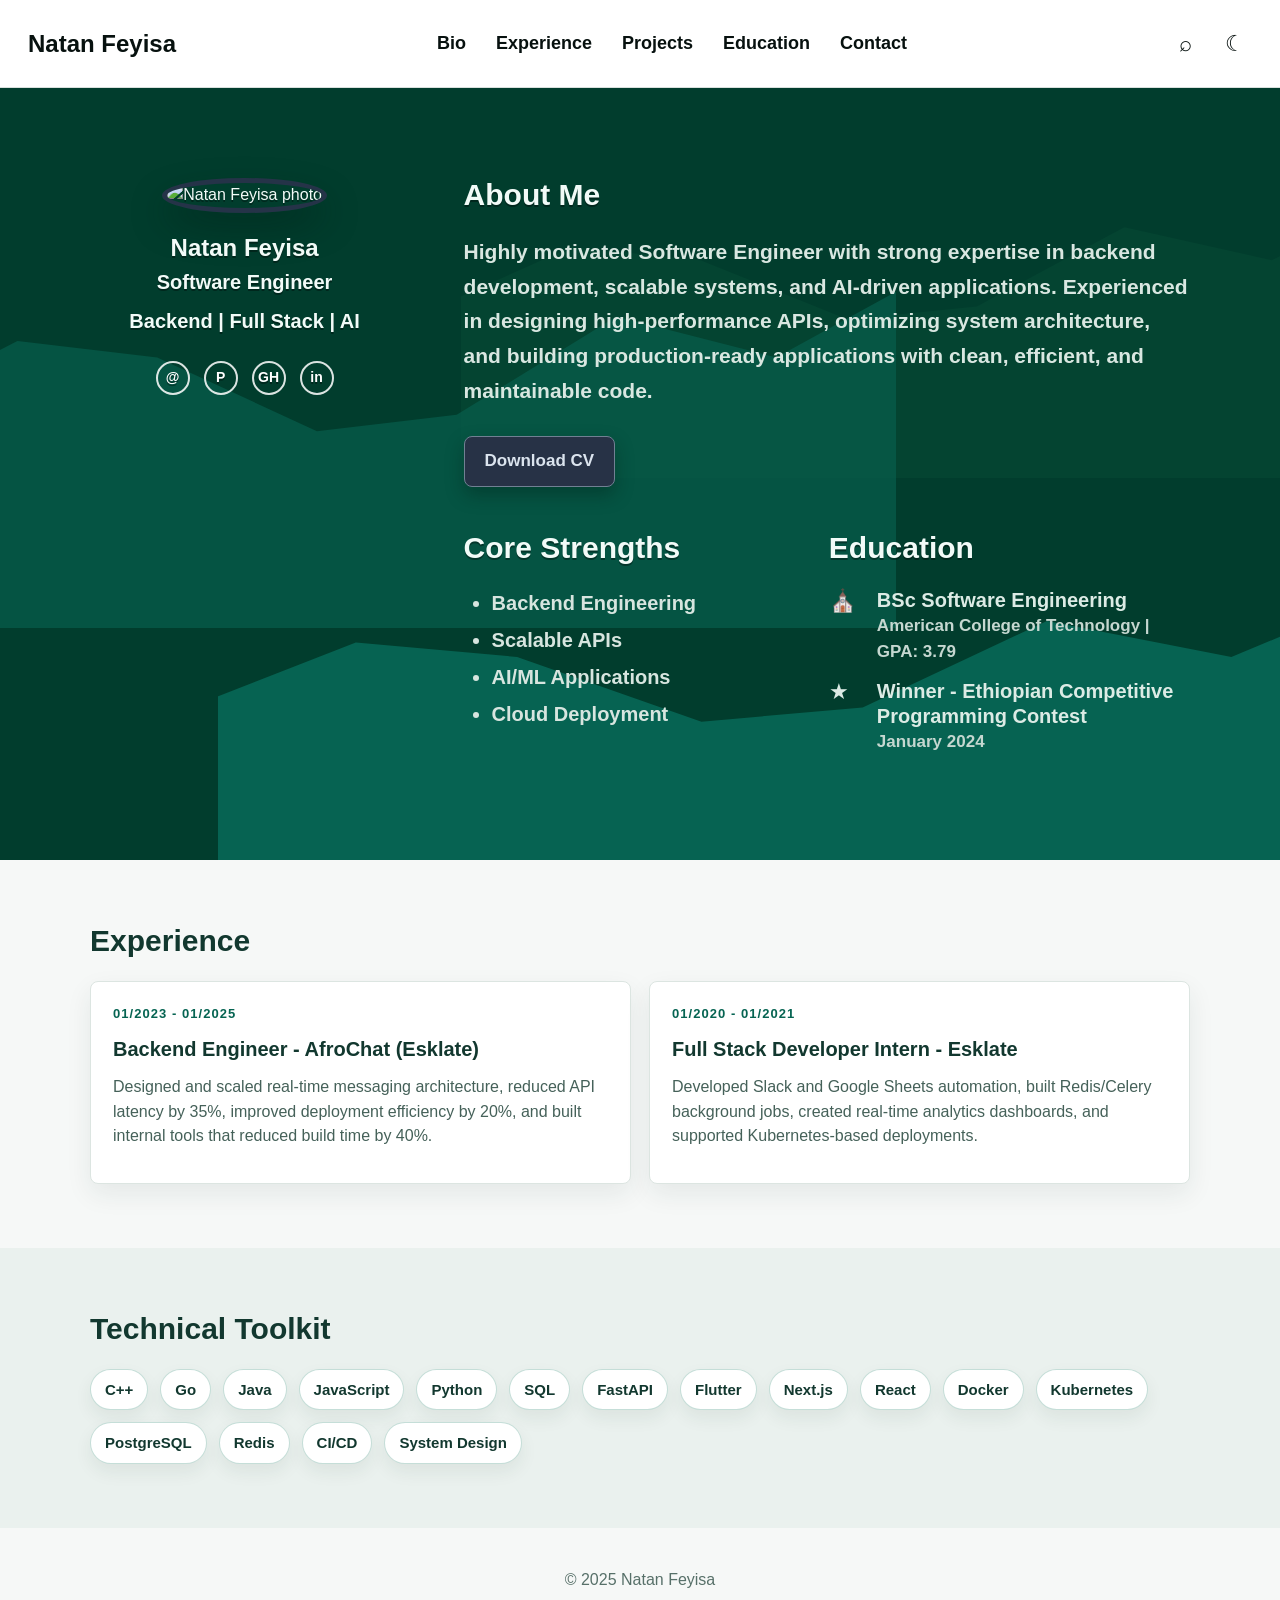
==== index.html @ 4ac9989c "Make black theme bio solid" ====
<!doctype html>
<html lang="en">
<head>
  <meta charset="utf-8">
  <meta name="viewport" content="width=device-width,initial-scale=1">
  <title>Natan Feyisa - Software Engineer</title>
  <link rel="stylesheet" href="style.css?v=3">
</head>
<body>
  <header class="topbar">
    <a class="brand" href="index.html">Natan Feyisa</a>
    <nav class="main-nav" aria-label="Main navigation">
      <a href="#bio">Bio</a>
      <a href="about.html">Experience</a>
      <a href="projects.html">Projects</a>
      <a href="#education">Education</a>
      <a href="contact.html">Contact</a>
    </nav>
    <div class="top-actions">
      <button type="button" aria-label="Search">&#8981;</button>
      <button type="button" id="themeToggle" aria-label="Toggle theme">&#9790;</button>
    </div>
  </header>

  <main>
    <section class="hero" id="bio">
      <div class="mountain mountain-one"></div>
      <div class="mountain mountain-two"></div>
      <div class="mountain mountain-three"></div>

      <aside class="profile-card" aria-label="Profile summary">
        <img class="profile-photo" src="images/image.jpg" alt="Natan Feyisa photo">
        <h1>Natan Feyisa</h1>
        <p class="headline">Software Engineer</p>
        <p class="org">Backend | Full Stack | AI</p>
        <div class="social-row" aria-label="Social links">
          <a href="mailto:nathanfeyisa6@gmail.com" aria-label="Email">@</a>
          <a href="tel:+251921990808" aria-label="Phone">P</a>
          <a href="https://github.com/natty-fe" target="_blank" aria-label="GitHub">GH</a>
          <a href="https://www.linkedin.com/in/nathan-feyisa-2b1b34400/" target="_blank" aria-label="LinkedIn">in</a>
        </div>
      </aside>

      <div class="hero-copy">
        <section class="about-block">
          <h2>About Me</h2>
          <p>Highly motivated Software Engineer with strong expertise in backend development, scalable systems, and AI-driven applications. Experienced in designing high-performance APIs, optimizing system architecture, and building production-ready applications with clean, efficient, and maintainable code.</p>
          <a class="cv-button" href="images/Nathan Cv.pdf" target="_blank">Download CV</a>
        </section>

        <div class="info-grid">
          <section class="info-block">
            <h2>Core Strengths</h2>
            <ul>
              <li>Backend Engineering</li>
              <li>Scalable APIs</li>
              <li>AI/ML Applications</li>
              <li>Cloud Deployment</li>
            </ul>
          </section>

          <section class="info-block education" id="education">
            <h2>Education</h2>
            <div class="education-item">
              <span class="edu-icon" aria-hidden="true">&#9962;</span>
              <div>
                <h3>BSc Software Engineering</h3>
                <p>American College of Technology | GPA: 3.79</p>
              </div>
            </div>
            <div class="education-item">
              <span class="edu-icon" aria-hidden="true">&#9733;</span>
              <div>
                <h3>Winner - Ethiopian Competitive Programming Contest</h3>
                <p>January 2024</p>
              </div>
            </div>
          </section>
        </div>
      </div>
    </section>

    <section class="section-band" id="experience">
      <div class="section-inner">
        <h2>Experience</h2>
        <div class="cards">
          <article class="card">
            <span class="eyebrow">01/2023 - 01/2025</span>
            <h3>Backend Engineer - AfroChat (Esklate)</h3>
            <p>Designed and scaled real-time messaging architecture, reduced API latency by 35%, improved deployment efficiency by 20%, and built internal tools that reduced build time by 40%.</p>
          </article>
          <article class="card">
            <span class="eyebrow">01/2020 - 01/2021</span>
            <h3>Full Stack Developer Intern - Esklate</h3>
            <p>Developed Slack and Google Sheets automation, built Redis/Celery background jobs, created real-time analytics dashboards, and supported Kubernetes-based deployments.</p>
          </article>
        </div>
      </div>
    </section>

    <section class="section-band alt">
      <div class="section-inner">
        <h2>Technical Toolkit</h2>
        <div class="skill-cloud">
          <span>C++</span>
          <span>Go</span>
          <span>Java</span>
          <span>JavaScript</span>
          <span>Python</span>
          <span>SQL</span>
          <span>FastAPI</span>
          <span>Flutter</span>
          <span>Next.js</span>
          <span>React</span>
          <span>Docker</span>
          <span>Kubernetes</span>
          <span>PostgreSQL</span>
          <span>Redis</span>
          <span>CI/CD</span>
          <span>System Design</span>
        </div>
      </div>
    </section>
  </main>

  <footer>
    <p>&copy; 2025 Natan Feyisa</p>
  </footer>

  <script src="script.js?v=3"></script>
</body>
</html>
---- style.css ----
:root {
  --paper: #ffffff;
  --ink: #07110f;
  --muted: #c9d8d2;
  --green-900: #013d2d;
  --green-800: #03513f;
  --green-700: #066452;
  --green-600: #0d745e;
  --line: rgba(255, 255, 255, 0.16);
  --shadow: rgba(1, 26, 19, 0.34);
}

* {
  box-sizing: border-box;
}

html {
  scroll-behavior: smooth;
}

body {
  margin: 0;
  color: var(--ink);
  background: #f6f8f7;
  font-family: Arial, Helvetica, sans-serif;
  line-height: 1.55;
}

a {
  color: inherit;
  text-decoration: none;
}

.topbar {
  position: sticky;
  top: 0;
  z-index: 20;
  display: flex;
  align-items: center;
  justify-content: space-between;
  gap: 24px;
  min-height: 88px;
  padding: 0 28px;
  background: var(--paper);
  border-bottom: 1px solid #d9e0dd;
}

.brand {
  font-size: 24px;
  font-weight: 800;
  white-space: nowrap;
}

.main-nav {
  display: flex;
  align-items: center;
  justify-content: center;
  flex: 1;
  gap: 30px;
  font-size: 18px;
  font-weight: 800;
}

.main-nav a {
  padding: 10px 0;
}

.main-nav a:hover,
.brand:hover {
  color: var(--green-700);
}

.top-actions {
  display: flex;
  gap: 16px;
}

.top-actions button {
  display: grid;
  place-items: center;
  width: 34px;
  height: 34px;
  border: 0;
  border-radius: 50%;
  color: var(--ink);
  background: transparent;
  font-size: 22px;
  cursor: pointer;
}

.top-actions button:hover {
  background: #edf3f1;
}

.hero {
  position: relative;
  display: grid;
  grid-template-columns: 310px minmax(0, 1fr);
  gap: 64px;
  min-height: 750px;
  overflow: hidden;
  padding: 90px clamp(28px, 7vw, 150px);
  color: #f2fbf8;
  background: var(--green-900);
}

.mountain {
  position: absolute;
  inset: auto;
  pointer-events: none;
  opacity: 0.75;
  clip-path: polygon(0 45%, 12% 30%, 26% 34%, 42% 52%, 56% 48%, 72% 24%, 88% 34%, 100% 18%, 100% 100%, 0 100%);
}

.mountain-one {
  top: 60px;
  right: -8%;
  width: 72%;
  height: 330px;
  background: #064733;
}

.mountain-two {
  top: 130px;
  left: -8%;
  width: 78%;
  height: 410px;
  background: #075c4b;
}

.mountain-three {
  right: -7%;
  bottom: -35px;
  width: 90%;
  height: 360px;
  background: #08715f;
}

.profile-card,
.hero-copy,
.section-inner {
  position: relative;
  z-index: 2;
}

.profile-card {
  align-self: start;
  text-align: center;
  text-shadow: 0 2px 0 rgba(0, 0, 0, 0.35);
}

.profile-photo {
  width: 188px;
  height: 188px;
  object-fit: cover;
  border: 5px solid #253348;
  border-radius: 50%;
  box-shadow: 0 16px 34px var(--shadow);
}

.profile-card h1 {
  margin: 22px 0 6px;
  font-size: 24px;
  line-height: 1.1;
}

.headline,
.org {
  margin: 0;
  font-size: 20px;
  font-weight: 800;
}

.org {
  margin-top: 8px;
  font-weight: 700;
}

.social-row {
  display: flex;
  flex-wrap: wrap;
  justify-content: center;
  gap: 14px;
  margin-top: 24px;
}

.social-row a {
  display: grid;
  place-items: center;
  min-width: 34px;
  height: 34px;
  border: 2px solid rgba(255, 255, 255, 0.86);
  border-radius: 50%;
  color: #fff;
  font-size: 14px;
  font-weight: 900;
}

.social-row a:hover {
  background: rgba(255, 255, 255, 0.16);
}

.hero-copy {
  max-width: 850px;
}

.about-block h2,
.info-block h2,
.section-inner h2 {
  margin: 0 0 24px;
  font-size: 30px;
  line-height: 1.1;
  text-shadow: 0 2px 0 rgba(0, 0, 0, 0.35);
}

.about-block p {
  max-width: 800px;
  margin: 0;
  color: #d9e7e1;
  font-size: 21px;
  font-weight: 700;
  line-height: 1.65;
}

.cv-button {
  display: inline-flex;
  align-items: center;
  margin-top: 28px;
  padding: 11px 20px;
  border: 1px solid #718093;
  border-radius: 8px;
  color: #dbe4ee;
  background: #273246;
  font-size: 17px;
  font-weight: 800;
  box-shadow: 0 8px 18px var(--shadow);
}

.cv-button:hover {
  background: #35415a;
}

.info-grid {
  display: grid;
  grid-template-columns: minmax(220px, 1fr) minmax(300px, 1.2fr);
  gap: 64px;
  margin-top: 44px;
}

.info-block ul {
  margin: 0;
  padding-left: 28px;
  color: #d7e5df;
  font-size: 20px;
  font-weight: 700;
}

.info-block li {
  margin: 6px 0;
}

.education-item {
  display: grid;
  grid-template-columns: 34px 1fr;
  gap: 14px;
  margin-bottom: 14px;
  color: #dcebe5;
}

.edu-icon {
  font-size: 22px;
  line-height: 1.2;
}

.education-item h3,
.education-item p {
  margin: 0;
}

.education-item h3 {
  font-size: 20px;
  line-height: 1.25;
}

.education-item p {
  color: #c5d7d0;
  font-size: 17px;
  font-weight: 700;
}

.section-band {
  padding: 64px clamp(24px, 7vw, 140px);
  color: #15342c;
  background: #f6f8f7;
}

.section-band.alt {
  background: #eaf1ee;
}

.section-inner {
  max-width: 1100px;
  margin: 0 auto;
}

.section-inner h2 {
  color: #12382f;
  text-shadow: none;
}

.cards {
  display: grid;
  grid-template-columns: repeat(auto-fit, minmax(240px, 1fr));
  gap: 18px;
}

.card {
  min-height: 160px;
  padding: 22px;
  border: 1px solid #dce5e1;
  border-radius: 8px;
  background: #fff;
  box-shadow: 0 10px 26px rgba(23, 55, 46, 0.08);
}

.card h3 {
  margin: 0 0 10px;
  color: #12382f;
  font-size: 20px;
}

.eyebrow {
  display: block;
  margin-bottom: 10px;
  color: var(--green-700);
  font-size: 13px;
  font-weight: 900;
  letter-spacing: 0.08em;
  text-transform: uppercase;
}

.card p {
  margin: 0 0 12px;
  color: #456159;
}

.card a {
  color: var(--green-700);
  font-weight: 800;
}

.skill-cloud {
  display: flex;
  flex-wrap: wrap;
  gap: 12px;
}

.skill-cloud span {
  display: inline-flex;
  align-items: center;
  min-height: 40px;
  padding: 8px 14px;
  border: 1px solid rgba(13, 116, 94, 0.24);
  border-radius: 999px;
  color: #12382f;
  background: #fff;
  font-size: 15px;
  font-weight: 800;
  box-shadow: 0 8px 18px rgba(23, 55, 46, 0.07);
}

.page-shell {
  min-height: calc(100vh - 88px);
  padding: 64px clamp(24px, 7vw, 140px);
  background: linear-gradient(135deg, #f6f8f7 0%, #e8f1ee 100%);
}

.page-title {
  max-width: 980px;
  margin: 0 auto 28px;
  color: #12382f;
  font-size: 36px;
}

.profile {
  display: grid;
  grid-template-columns: 180px 1fr;
  gap: 28px;
  align-items: start;
  max-width: 980px;
  margin: 0 auto;
}

.profile img {
  width: 180px;
  height: 180px;
  object-fit: cover;
  border-radius: 50%;
  border: 5px solid #253348;
}

.contact-card {
  max-width: 820px;
  margin: 0 auto;
}

.contact-item {
  display: flex;
  align-items: center;
  gap: 14px;
  margin: 14px 0;
  padding: 14px;
  border: 1px solid #dce5e1;
  border-radius: 8px;
  color: #17382f;
  background: #fff;
  font-weight: 700;
}

.contact-item:hover {
  border-color: var(--green-600);
  box-shadow: 0 10px 24px rgba(13, 116, 94, 0.15);
}

.contact-item img {
  width: 34px;
  height: 34px;
}

footer {
  padding: 24px;
  text-align: center;
  color: #577069;
  background: #f6f8f7;
}

html[data-theme="black"] body,
body.light-mode {
  color: #f4f7f6;
  background: #050505;
}

html[data-theme="black"] .topbar,
body.light-mode .topbar {
  color: #f4f7f6;
  background: #050505;
  border-bottom-color: #202020;
}

html[data-theme="black"] .main-nav a:hover,
html[data-theme="black"] .brand:hover,
body.light-mode .main-nav a:hover,
body.light-mode .brand:hover {
  color: #45d6b5;
}

html[data-theme="black"] .top-actions button,
body.light-mode .top-actions button {
  color: #f4f7f6;
}

html[data-theme="black"] .top-actions button:hover,
body.light-mode .top-actions button:hover {
  background: #181818;
}

html[data-theme="black"] .hero,
body.light-mode .hero {
  color: #f4f7f6;
  background: #000;
}

html[data-theme="black"] .mountain,
body.light-mode .mountain {
  opacity: 0;
}

html[data-theme="black"] .mountain-one,
body.light-mode .mountain-one {
  background: #000;
}

html[data-theme="black"] .mountain-two,
body.light-mode .mountain-two {
  background: #000;
}

html[data-theme="black"] .mountain-three,
body.light-mode .mountain-three {
  background: #000;
}

html[data-theme="black"] .section-band,
html[data-theme="black"] .section-band.alt,
html[data-theme="black"] .page-shell,
html[data-theme="black"] footer,
body.light-mode .section-band,
body.light-mode .section-band.alt,
body.light-mode .page-shell,
body.light-mode footer {
  color: #f4f7f6;
  background: #050505;
}

html[data-theme="black"] .section-inner h2,
html[data-theme="black"] .page-title,
html[data-theme="black"] .card h3,
body.light-mode .section-inner h2,
body.light-mode .page-title,
body.light-mode .card h3 {
  color: #f4f7f6;
}

html[data-theme="black"] .card,
html[data-theme="black"] .contact-item,
html[data-theme="black"] .skill-cloud span,
body.light-mode .card,
body.light-mode .contact-item,
body.light-mode .skill-cloud span {
  color: #e9eeee;
  background: #101010;
  border-color: #2b2b2b;
  box-shadow: 0 12px 28px rgba(0, 0, 0, 0.42);
}

html[data-theme="black"] .card p,
html[data-theme="black"] footer,
body.light-mode .card p,
body.light-mode footer {
  color: #c5cfcc;
}

html[data-theme="black"] .card a,
html[data-theme="black"] .eyebrow,
body.light-mode .card a,
body.light-mode .eyebrow {
  color: #45d6b5;
}

html[data-theme="black"] .contact-item:hover,
body.light-mode .contact-item:hover {
  border-color: #45d6b5;
  box-shadow: 0 10px 24px rgba(69, 214, 181, 0.16);
}

@media (max-width: 900px) {
  .topbar {
    align-items: flex-start;
    flex-direction: column;
    min-height: 0;
    padding: 18px 22px;
  }

  .main-nav {
    justify-content: flex-start;
    flex-wrap: wrap;
    gap: 14px 22px;
    font-size: 16px;
  }

  .hero {
    grid-template-columns: 1fr;
    gap: 38px;
    padding: 56px 24px;
  }

  .info-grid,
  .profile {
    grid-template-columns: 1fr;
    gap: 30px;
  }
}

@media (max-width: 560px) {
  .profile-photo {
    width: 150px;
    height: 150px;
  }

  .about-block p {
    font-size: 18px;
  }

  .info-grid {
    margin-top: 34px;
  }
}
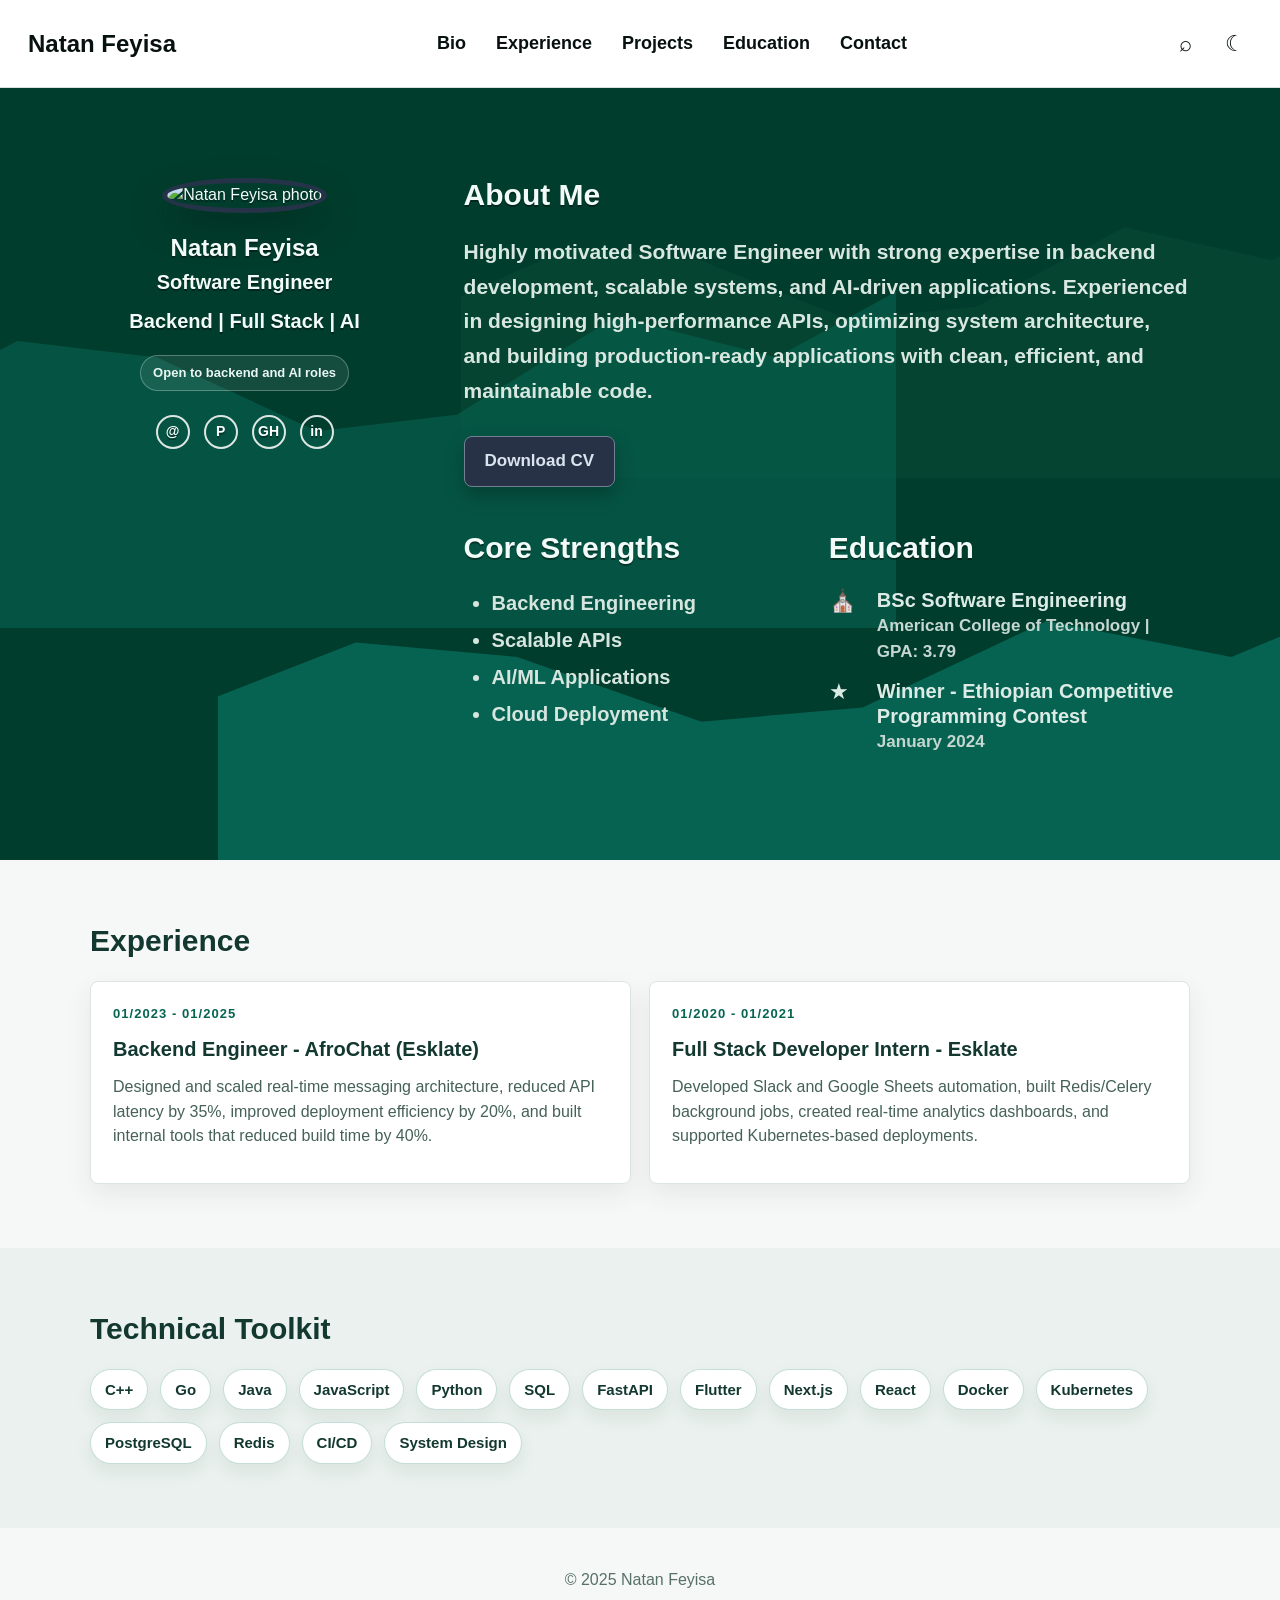
==== commit 2b2a2467: "Enhance black theme decoration" ====
--- a/index.html
+++ b/index.html
@@ -4,7 +4,7 @@
   <meta charset="utf-8">
   <meta name="viewport" content="width=device-width,initial-scale=1">
   <title>Natan Feyisa - Software Engineer</title>
-  <link rel="stylesheet" href="style.css?v=3">
+  <link rel="stylesheet" href="style.css?v=4">
 </head>
 <body>
   <header class="topbar">
@@ -33,6 +33,7 @@
         <h1>Natan Feyisa</h1>
         <p class="headline">Software Engineer</p>
         <p class="org">Backend | Full Stack | AI</p>
+        <p class="status-pill">Open to backend and AI roles</p>
         <div class="social-row" aria-label="Social links">
           <a href="mailto:nathanfeyisa6@gmail.com" aria-label="Email">@</a>
           <a href="tel:+251921990808" aria-label="Phone">P</a>
@@ -127,6 +128,6 @@
     <p>&copy; 2025 Natan Feyisa</p>
   </footer>
 
-  <script src="script.js?v=3"></script>
+  <script src="script.js?v=4"></script>
 </body>
 </html>
--- a/style.css
+++ b/style.css
@@ -176,6 +176,21 @@
   font-weight: 700;
 }
 
+.status-pill {
+  display: inline-flex;
+  align-items: center;
+  justify-content: center;
+  margin: 18px 0 0;
+  padding: 7px 12px;
+  border: 1px solid rgba(255, 255, 255, 0.28);
+  border-radius: 999px;
+  color: #e9f7f3;
+  background: rgba(255, 255, 255, 0.08);
+  font-size: 13px;
+  font-weight: 800;
+  text-shadow: none;
+}
+
 .social-row {
   display: flex;
   flex-wrap: wrap;
@@ -437,14 +452,20 @@
 html[data-theme="black"] body,
 body.light-mode {
   color: #f4f7f6;
-  background: #050505;
+  background:
+    linear-gradient(rgba(255, 255, 255, 0.025) 1px, transparent 1px),
+    linear-gradient(90deg, rgba(255, 255, 255, 0.025) 1px, transparent 1px),
+    #050505;
+  background-size: 32px 32px;
 }
 
 html[data-theme="black"] .topbar,
 body.light-mode .topbar {
   color: #f4f7f6;
-  background: #050505;
-  border-bottom-color: #202020;
+  background: rgba(5, 5, 5, 0.94);
+  border-bottom-color: rgba(69, 214, 181, 0.28);
+  box-shadow: 0 12px 30px rgba(0, 0, 0, 0.34);
+  backdrop-filter: blur(14px);
 }
 
 html[data-theme="black"] .main-nav a:hover,
@@ -467,7 +488,36 @@
 html[data-theme="black"] .hero,
 body.light-mode .hero {
   color: #f4f7f6;
-  background: #000;
+  background:
+    linear-gradient(90deg, rgba(69, 214, 181, 0.08) 1px, transparent 1px),
+    linear-gradient(rgba(69, 214, 181, 0.06) 1px, transparent 1px),
+    radial-gradient(circle at 78% 22%, rgba(69, 214, 181, 0.12), transparent 30%),
+    #000;
+  background-size: 44px 44px, 44px 44px, auto, auto;
+}
+
+html[data-theme="black"] .hero::before,
+body.light-mode .hero::before {
+  content: "";
+  position: absolute;
+  inset: 0;
+  z-index: 1;
+  pointer-events: none;
+  background:
+    linear-gradient(120deg, transparent 0 42%, rgba(69, 214, 181, 0.24) 42.1% 42.35%, transparent 42.45% 100%),
+    linear-gradient(150deg, transparent 0 62%, rgba(255, 255, 255, 0.12) 62.1% 62.25%, transparent 62.35% 100%);
+  opacity: 0.7;
+}
+
+html[data-theme="black"] .hero::after,
+body.light-mode .hero::after {
+  content: "";
+  position: absolute;
+  inset: 0;
+  z-index: 1;
+  pointer-events: none;
+  background: repeating-linear-gradient(0deg, rgba(255, 255, 255, 0.035) 0 1px, transparent 1px 8px);
+  opacity: 0.22;
 }
 
 html[data-theme="black"] .mountain,
@@ -499,7 +549,11 @@
 body.light-mode .page-shell,
 body.light-mode footer {
   color: #f4f7f6;
-  background: #050505;
+  background:
+    linear-gradient(rgba(255, 255, 255, 0.022) 1px, transparent 1px),
+    linear-gradient(90deg, rgba(255, 255, 255, 0.022) 1px, transparent 1px),
+    #050505;
+  background-size: 34px 34px;
 }
 
 html[data-theme="black"] .section-inner h2,
@@ -518,9 +572,50 @@
 body.light-mode .contact-item,
 body.light-mode .skill-cloud span {
   color: #e9eeee;
-  background: #101010;
-  border-color: #2b2b2b;
+  background: linear-gradient(145deg, rgba(18, 18, 18, 0.96), rgba(8, 8, 8, 0.96));
+  border-color: rgba(69, 214, 181, 0.22);
   box-shadow: 0 12px 28px rgba(0, 0, 0, 0.42);
+}
+
+html[data-theme="black"] .card,
+body.light-mode .card {
+  position: relative;
+  overflow: hidden;
+}
+
+html[data-theme="black"] .card::before,
+body.light-mode .card::before {
+  content: "";
+  position: absolute;
+  inset: 0 auto 0 0;
+  width: 3px;
+  background: #45d6b5;
+}
+
+html[data-theme="black"] .profile-photo,
+body.light-mode .profile-photo {
+  border-color: #45d6b5;
+  box-shadow: 0 0 0 6px rgba(69, 214, 181, 0.08), 0 20px 44px rgba(0, 0, 0, 0.72);
+}
+
+html[data-theme="black"] .status-pill,
+body.light-mode .status-pill {
+  border-color: rgba(69, 214, 181, 0.48);
+  color: #dffcf6;
+  background: rgba(69, 214, 181, 0.12);
+}
+
+html[data-theme="black"] .cv-button,
+body.light-mode .cv-button {
+  border-color: rgba(69, 214, 181, 0.5);
+  color: #ecfffb;
+  background: #111;
+  box-shadow: 0 0 0 1px rgba(69, 214, 181, 0.08), 0 14px 32px rgba(0, 0, 0, 0.52);
+}
+
+html[data-theme="black"] .cv-button:hover,
+body.light-mode .cv-button:hover {
+  background: #151f1d;
 }
 
 html[data-theme="black"] .card p,
